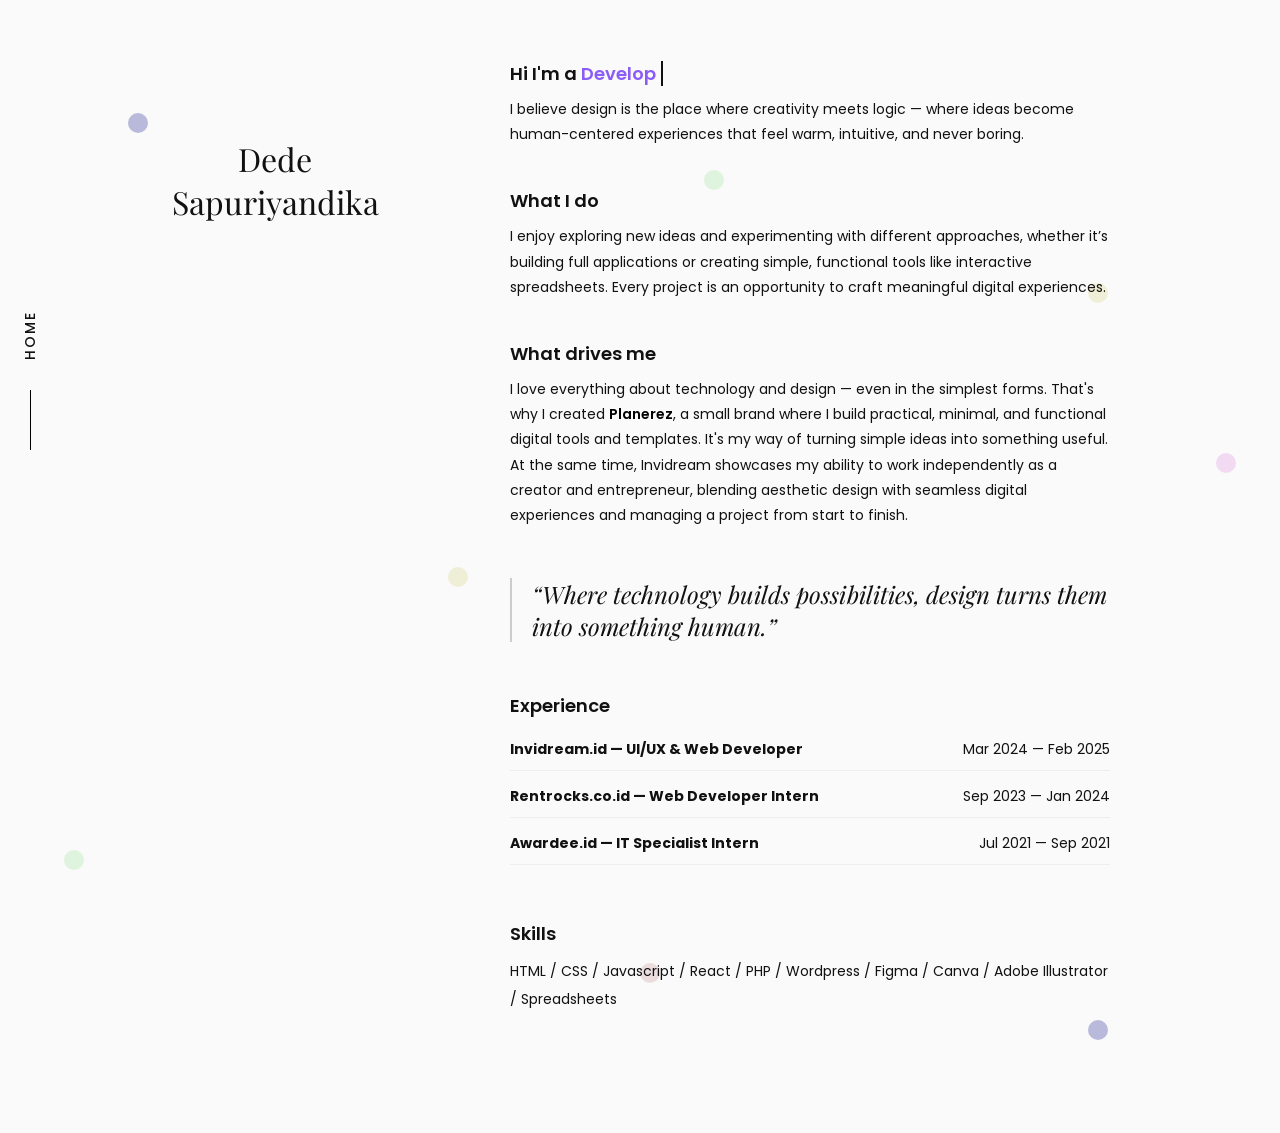
==== about.html @ 7331854e "first ini github" ====
<!DOCTYPE html>
<html lang="en">
<head>
  <meta charset="UTF-8">
  <meta name="viewport" content="width=device-width, initial-scale=1.0">
  <title>About | Portfolio</title>
  
  <link rel="stylesheet" href="https://cdnjs.cloudflare.com/ajax/libs/font-awesome/6.5.0/css/all.min.css">
  <link rel="stylesheet" href="https://unpkg.com/aos@2.3.1/dist/aos.css">

  <style>
    @import url('https://fonts.googleapis.com/css2?family=Playfair+Display:wght@400;700&family=Poppins:wght@300;400;500;600&display=swap');
    
    * {
      overflow-x: hidden;
      box-sizing: border-box;
    }
    
    body {
      margin: 0;
      background: #fafafa;
      font-family: 'Poppins', sans-serif;
      color: #1a1a1a;
    }

    /* HEADER */
    header {
      display: flex;
      font-family: 'Playfair Display', serif;
      align-items: center;
      gap: 20px;
      padding: 40px 70px;
    }

    header .line {
      height: 1px;
      width: 200px;
      background: #000;
    }

    /* ABOUT SECTION LAYOUT */
    .about-section {
      display: grid;
      grid-template-columns: 1fr 2fr;
      gap: 60px;
      padding: 60px 70px 100px 100px; /* Padding kiri lebih besar untuk nav vertikal */
      align-items: start;
      font-family: 'Poppins', sans-serif;
      color: #111;
      position: relative;
    }

    /* LEFT SIDE */
    .about-left {
      display: flex;
      flex-direction: column;
      align-items: center;
      padding-top: 50px;
    }
    
    /* PARALLAX DOTS (DIPERLUAS KE SELURUH SECTION) */
    .about-section span.parallax {
      position: absolute;
      height: 20px;
      width: 20px;
      border-radius: 50%;
      opacity: 0.6;
      z-index: 0;
      pointer-events: none; /* Agar bola tidak menghalangi klik teks/link */
    }

    .about-section span.parallax:nth-child(1) { top: 10%; left: 10%; background: rgb(141, 141, 198); }
    .about-section span.parallax:nth-child(2) { top: 25%; left: 85%; background: rgb(232, 232, 192); }
    .about-section span.parallax:nth-child(3) { top: 75%; left: 5%; background: rgb(205, 240, 205); }
    .about-section span.parallax:nth-child(4) { top: 85%; left: 50%; background: rgb(226, 201, 201); }
    .about-section span.parallax:nth-child(5) { top: 40%; left: 95%; background: rgb(237, 199, 237); }
    .about-section span.parallax:nth-child(6) { top: 90%; left: 85%; background: rgb(141, 141, 198); }
    .about-section span.parallax:nth-child(7) { top: 15%; left: 55%; background: rgb(205, 240, 205); }
    .about-section span.parallax:nth-child(8) { top: 50%; left: 35%; background: rgb(232, 232, 192); }

    .about-name {
      font-size: 32px;
      text-align: center;
      font-weight: 400;
      font-family: 'Playfair Display', serif;
      position: relative;
      z-index: 2;
    }

    /* RIGHT SIDE TEXT */
    .about-title, .about-subtitle {
      font-size: 18px;
      margin-top: 40px;
      margin-bottom: 10px;
      font-weight: 600;
    }
    
    .about-title { margin-top: 0; }

    a {
      color: black;
      text-decoration: none;
      font-weight: 600;
      transition: opacity 0.3s ease;
    }

    a:hover {
      text-decoration: underline;
      opacity: 0.7;
    }
    
    .about-text {
      font-size: 14px;
      line-height: 1.8;
      max-width: 600px;
      margin: 0 0 20px 0;
    }

    .about-quote {
      font-family: "Playfair Display", serif;
      margin: 50px 0;
      font-size: 24px;
      font-style: italic;
      opacity: 0.9;
      max-width: 600px;
      border-left: 2px solid #ccc;
      padding-left: 20px;
    }

    /* EXPERIENCE LIST */
    .experience-list { 
      margin: 20px 0; 
      max-width: 600px;
    }

    .experience-item {
      display: flex;
      flex-direction: row; /* Ubah ke row agar sejajar kiri kanan */
      justify-content: space-between;
      margin-bottom: 15px;
      font-size: 14px;
      width: 100%;
      border-bottom: 1px solid #eee;
      padding-bottom: 10px;
    }

    .skills {
      margin-top: 10px;
      line-height: 2;
    }

    /* VERTICAL NAVIGATION */
    .back-nav {
      display: flex;
      justify-content: center;
      align-items: center;
      flex-direction: column;
      position: fixed;
      left: 20px;
      bottom: 50%;
      transform: translateY(50%);
      z-index: 50;
    }
    
    .back-nav a {
      writing-mode: vertical-rl;
      transform: rotate(180deg);
      font-size: 14px;
      color: #111;
      text-decoration: none;
      margin-bottom: 30px;
      letter-spacing: 2px;
      text-transform: uppercase;
      font-weight: 500;
      transition: transform 0.3s;
    }
    
    .back-nav a:hover {
        transform: rotate(180deg) translateX(-5px);
        text-decoration: none;
    }
    
    .back-nav .line {
      width: 1px;
      height: 60px;
      background: #000;
    }

    /* CURSOR BLINKING */
    #typing {
      border-right: 2px solid #111;
      padding-right: 5px;
      opacity: 0;
      color: #8b5cf6; /* Aksen warna ungu lembut agar menonjol */
    }
    
    .cursor-blink {
        animation: blink 1s step-end infinite;
    }

    @keyframes blink {
      0%, 100% { border-color: transparent; }
      50% { border-color: #111; }
    }

    /* RESPONSIVE */
    @media(max-width: 900px) {
      .about-section {
        grid-template-columns: 1fr;
        padding: 50px 30px;
        gap: 30px;
      }

      .about-left {
        order: 1;
        padding-top: 20px;
      }

      .about-right {
        order: 2;
      }
      
      .experience-item {
          flex-direction: column;
          gap: 5px;
      }

      .about-quote { 
          font-size: 20px; 
          margin: 30px 0;
      }
      
      .back-nav {
        position: static;
        transform: none;
        flex-direction: row;
        justify-content: flex-start;
        margin: 20px 30px;
      }

      .back-nav a {
        writing-mode: horizontal-tb;
        transform: rotate(0deg);
        margin-bottom: 0;
        margin-right: 20px;
        font-size: 14px;
        letter-spacing: 1px;
      }
      
      .back-nav a:hover {
          transform: translateY(-2px);
      }

      .back-nav .line {
        width: 50px;
        height: 1px;
        margin: 0;
      }
    }
  </style>
</head>
<body>
    
    <!-- VERTICAL NAVIGATION -->
    <div data-aos="fade-right" class="back-nav">
      <a href="index.html">Home</a>
      <div class="line"></div>
    </div>

    <!-- MAIN ABOUT SECTION -->
    <section class="about-section" id="about">
      
      <!-- PARALLAX ELEMENTS DI SELURUH AREA SECTION -->
      <span class="parallax" value="-20"></span>
      <span class="parallax" value="10"></span>
      <span class="parallax" value="25"></span>
      <span class="parallax" value="-10"></span>
      <span class="parallax" value="15"></span>
      <span class="parallax" value="30"></span>
      <span class="parallax" value="-15"></span>
      <span class="parallax" value="20"></span>

      <!-- KIRI: NAMA -->
      <div class="about-left" data-aos="fade-in">
        <h2 class="about-name">Dede<br>Sapuriyandika</h2>
      </div>

      <!-- KANAN: KONTEN TEKS -->
      <div class="about-right">
        
        <h3 class="about-title" data-aos="fade-up">Hi I'm a <span id="typing" class="cursor-blink"></span></h3>

        <p class="about-text" data-aos="fade-up" data-aos-delay="100">
         I believe design is the place where creativity meets logic —
         where ideas become human-centered experiences that feel warm, intuitive,
         and never boring.
        </p>

        <h3 class="about-subtitle" data-aos="fade-up">What I do</h3>
        <p class="about-text" data-aos="fade-up">
          I enjoy exploring new ideas and experimenting with different approaches,
          whether it’s building full applications or creating simple, functional
          tools like interactive spreadsheets. Every project is an opportunity to
          craft meaningful digital experiences.
        </p>

        <h3 class="about-subtitle" data-aos="fade-up">What drives me</h3>
        <p class="about-text" data-aos="fade-up">
          I love everything about technology and design — even in the simplest forms.
          That's why I created <a href="https://www.instagram.com/paralyzedby_" target="_blank">Planerez</a>, a small brand where I build practical,
          minimal, and functional digital tools and templates. It's my way of turning
          simple ideas into something useful. At the same time, Invidream showcases
          my ability to work independently as a creator and entrepreneur, blending
          aesthetic design with seamless digital experiences and managing a project
          from start to finish.
        </p>

        <div class="about-quote" data-aos="fade-right">
          “Where technology builds possibilities, design turns them into something human.”
        </div>

        <h3 class="about-subtitle" data-aos="fade-up">Experience</h3>
        <div class="experience-list" data-aos="fade-up">

          <div class="experience-item">
            <div class="exp-left"><b>Invidream.id — UI/UX & Web Developer</b></div>
            <div class="exp-right text-gray-500 text-sm">Mar 2024 — Feb 2025</div>
          </div>

          <div class="experience-item">
            <div class="exp-left"><b>Rentrocks.co.id — Web Developer Intern</b></div>
            <div class="exp-right text-gray-500 text-sm">Sep 2023 — Jan 2024</div>
          </div>

          <div class="experience-item">
            <div class="exp-left"><b>Awardee.id — IT Specialist Intern</b></div>
            <div class="exp-right text-gray-500 text-sm">Jul 2021 — Sep 2021</div>
          </div>

        </div>

        <h3 class="about-subtitle" data-aos="fade-up">Skills</h3>
        <p class="about-text skills" data-aos="fade-up">
          HTML / CSS / Javascript / React / PHP / Wordpress / Figma / Canva /
          Adobe Illustrator / Spreadsheets
        </p>

      </div>
    </section>

    <!-- SCRIPTS -->
    <script src="https://unpkg.com/aos@2.3.1/dist/aos.js"></script>

    <script>
    // 1. TYPING EFFECT
    const words = ["Developer", "Designer", "Problem Solver"];
    const typing = document.getElementById("typing");

    let wordIndex = 0;
    let charIndex = 0;
    let isDeleting = false;

    function typeEffect() {
      const currentWord = words[wordIndex];
      typing.style.opacity = 1;

      if (!isDeleting) {
        typing.textContent = currentWord.substring(0, charIndex + 1);
        charIndex++;
        if (charIndex === currentWord.length) {
          setTimeout(() => { isDeleting = true; }, 1500); // Pause longer at end of word
        }
      } else {
        typing.textContent = currentWord.substring(0, charIndex - 1);
        charIndex--;
        if (charIndex === 0) {
          isDeleting = false;
          wordIndex = (wordIndex + 1) % words.length;
        }
      }

      const speed = isDeleting ? 50 : 100;
      setTimeout(typeEffect, speed);
    }
    
    // Start typing effect after a small delay
    setTimeout(typeEffect, 800); 

    // 2. PARALLAX EFFECT ON MOUSEMOVE
    document.addEventListener("mousemove", function(e){
      document.querySelectorAll(".parallax").forEach(el => {
        const speed = el.getAttribute("value");
        const x = (window.innerWidth - e.pageX * speed) / 100;
        const y = (window.innerHeight - e.pageY * speed) / 100;
        el.style.transform = `translate(${x}px, ${y}px)`;
      });
    });

    // 3. INITIALIZE ANIMATE ON SCROLL (AOS)
    AOS.init({
      duration: 1000,
      easing: 'ease-in-out',
      once: true,
      offset: 50 // Trigger animation slightly earlier
    });
    </script>
</body>
</html>
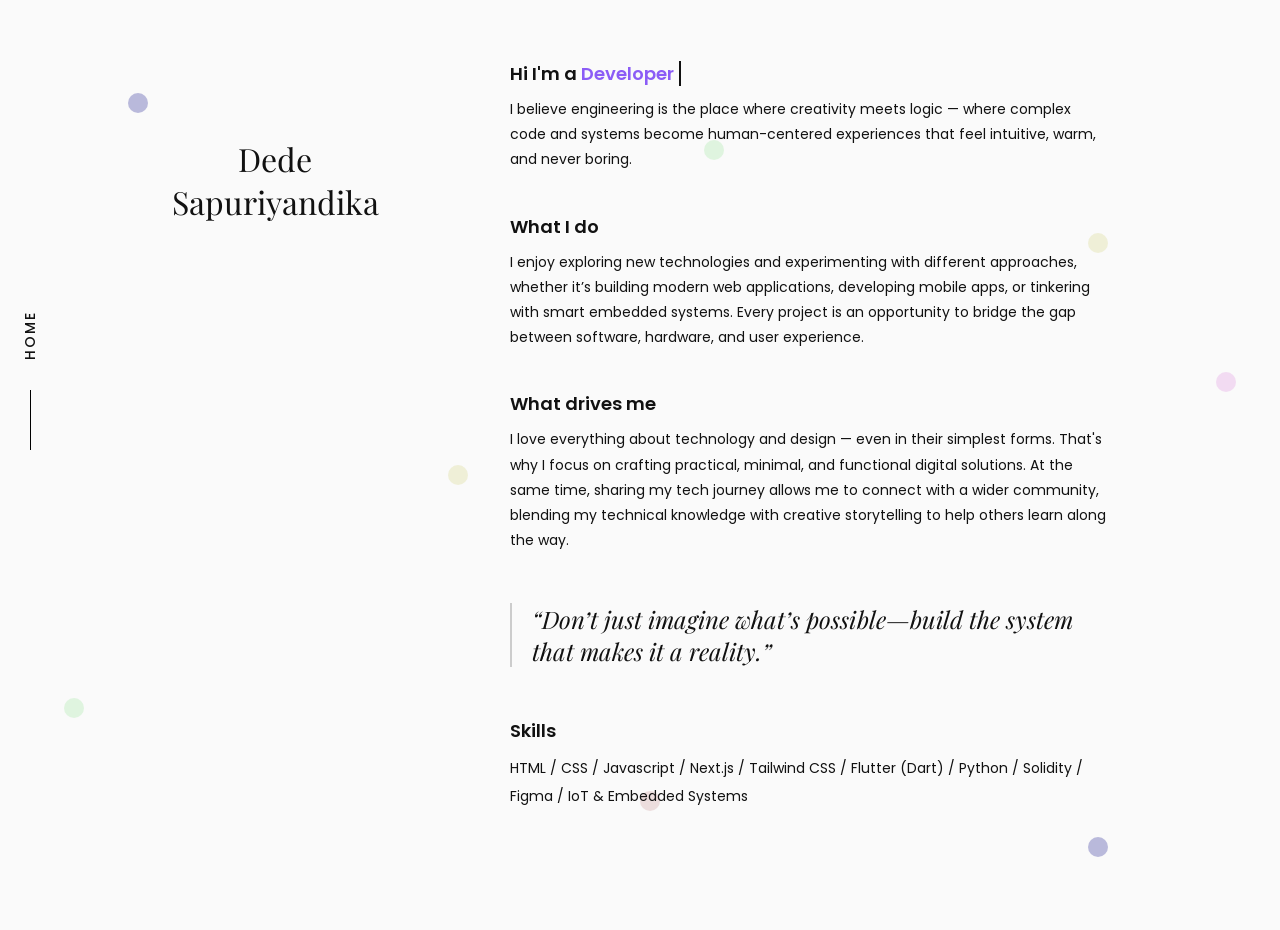
==== commit 2d85764a: "Update about.html" ====
--- a/about.html
+++ b/about.html
@@ -1,266 +1,308 @@
-<!DOCTYPE html>
+<!doctype html>
 <html lang="en">
-<head>
-  <meta charset="UTF-8">
-  <meta name="viewport" content="width=device-width, initial-scale=1.0">
-  <title>About | Portfolio</title>
-  
-  <link rel="stylesheet" href="https://cdnjs.cloudflare.com/ajax/libs/font-awesome/6.5.0/css/all.min.css">
-  <link rel="stylesheet" href="https://unpkg.com/aos@2.3.1/dist/aos.css">
-
-  <style>
-    @import url('https://fonts.googleapis.com/css2?family=Playfair+Display:wght@400;700&family=Poppins:wght@300;400;500;600&display=swap');
-    
-    * {
-      overflow-x: hidden;
-      box-sizing: border-box;
-    }
-    
-    body {
-      margin: 0;
-      background: #fafafa;
-      font-family: 'Poppins', sans-serif;
-      color: #1a1a1a;
-    }
-
-    /* HEADER */
-    header {
-      display: flex;
-      font-family: 'Playfair Display', serif;
-      align-items: center;
-      gap: 20px;
-      padding: 40px 70px;
-    }
-
-    header .line {
-      height: 1px;
-      width: 200px;
-      background: #000;
-    }
-
-    /* ABOUT SECTION LAYOUT */
-    .about-section {
-      display: grid;
-      grid-template-columns: 1fr 2fr;
-      gap: 60px;
-      padding: 60px 70px 100px 100px; /* Padding kiri lebih besar untuk nav vertikal */
-      align-items: start;
-      font-family: 'Poppins', sans-serif;
-      color: #111;
-      position: relative;
-    }
-
-    /* LEFT SIDE */
-    .about-left {
-      display: flex;
-      flex-direction: column;
-      align-items: center;
-      padding-top: 50px;
-    }
-    
-    /* PARALLAX DOTS (DIPERLUAS KE SELURUH SECTION) */
-    .about-section span.parallax {
-      position: absolute;
-      height: 20px;
-      width: 20px;
-      border-radius: 50%;
-      opacity: 0.6;
-      z-index: 0;
-      pointer-events: none; /* Agar bola tidak menghalangi klik teks/link */
-    }
-
-    .about-section span.parallax:nth-child(1) { top: 10%; left: 10%; background: rgb(141, 141, 198); }
-    .about-section span.parallax:nth-child(2) { top: 25%; left: 85%; background: rgb(232, 232, 192); }
-    .about-section span.parallax:nth-child(3) { top: 75%; left: 5%; background: rgb(205, 240, 205); }
-    .about-section span.parallax:nth-child(4) { top: 85%; left: 50%; background: rgb(226, 201, 201); }
-    .about-section span.parallax:nth-child(5) { top: 40%; left: 95%; background: rgb(237, 199, 237); }
-    .about-section span.parallax:nth-child(6) { top: 90%; left: 85%; background: rgb(141, 141, 198); }
-    .about-section span.parallax:nth-child(7) { top: 15%; left: 55%; background: rgb(205, 240, 205); }
-    .about-section span.parallax:nth-child(8) { top: 50%; left: 35%; background: rgb(232, 232, 192); }
-
-    .about-name {
-      font-size: 32px;
-      text-align: center;
-      font-weight: 400;
-      font-family: 'Playfair Display', serif;
-      position: relative;
-      z-index: 2;
-    }
-
-    /* RIGHT SIDE TEXT */
-    .about-title, .about-subtitle {
-      font-size: 18px;
-      margin-top: 40px;
-      margin-bottom: 10px;
-      font-weight: 600;
-    }
-    
-    .about-title { margin-top: 0; }
-
-    a {
-      color: black;
-      text-decoration: none;
-      font-weight: 600;
-      transition: opacity 0.3s ease;
-    }
-
-    a:hover {
-      text-decoration: underline;
-      opacity: 0.7;
-    }
-    
-    .about-text {
-      font-size: 14px;
-      line-height: 1.8;
-      max-width: 600px;
-      margin: 0 0 20px 0;
-    }
-
-    .about-quote {
-      font-family: "Playfair Display", serif;
-      margin: 50px 0;
-      font-size: 24px;
-      font-style: italic;
-      opacity: 0.9;
-      max-width: 600px;
-      border-left: 2px solid #ccc;
-      padding-left: 20px;
-    }
-
-    /* EXPERIENCE LIST */
-    .experience-list { 
-      margin: 20px 0; 
-      max-width: 600px;
-    }
-
-    .experience-item {
-      display: flex;
-      flex-direction: row; /* Ubah ke row agar sejajar kiri kanan */
-      justify-content: space-between;
-      margin-bottom: 15px;
-      font-size: 14px;
-      width: 100%;
-      border-bottom: 1px solid #eee;
-      padding-bottom: 10px;
-    }
-
-    .skills {
-      margin-top: 10px;
-      line-height: 2;
-    }
-
-    /* VERTICAL NAVIGATION */
-    .back-nav {
-      display: flex;
-      justify-content: center;
-      align-items: center;
-      flex-direction: column;
-      position: fixed;
-      left: 20px;
-      bottom: 50%;
-      transform: translateY(50%);
-      z-index: 50;
-    }
-    
-    .back-nav a {
-      writing-mode: vertical-rl;
-      transform: rotate(180deg);
-      font-size: 14px;
-      color: #111;
-      text-decoration: none;
-      margin-bottom: 30px;
-      letter-spacing: 2px;
-      text-transform: uppercase;
-      font-weight: 500;
-      transition: transform 0.3s;
-    }
-    
-    .back-nav a:hover {
+  <head>
+    <meta charset="UTF-8" />
+    <meta name="viewport" content="width=device-width, initial-scale=1.0" />
+    <title>About | Portfolio</title>
+
+    <link
+      rel="stylesheet"
+      href="https://cdnjs.cloudflare.com/ajax/libs/font-awesome/6.5.0/css/all.min.css"
+    />
+    <link rel="stylesheet" href="https://unpkg.com/aos@2.3.1/dist/aos.css" />
+
+    <style>
+      @import url("https://fonts.googleapis.com/css2?family=Playfair+Display:wght@400;700&family=Poppins:wght@300;400;500;600&display=swap");
+
+      * {
+        overflow-x: hidden;
+        box-sizing: border-box;
+      }
+
+      body {
+        margin: 0;
+        background: #fafafa;
+        font-family: "Poppins", sans-serif;
+        color: #1a1a1a;
+      }
+
+      /* HEADER */
+      header {
+        display: flex;
+        font-family: "Playfair Display", serif;
+        align-items: center;
+        gap: 20px;
+        padding: 40px 70px;
+      }
+
+      header .line {
+        height: 1px;
+        width: 200px;
+        background: #000;
+      }
+
+      /* ABOUT SECTION LAYOUT */
+      .about-section {
+        display: grid;
+        grid-template-columns: 1fr 2fr;
+        gap: 60px;
+        padding: 60px 70px 100px 100px; /* Padding kiri lebih besar untuk nav vertikal */
+        align-items: start;
+        font-family: "Poppins", sans-serif;
+        color: #111;
+        position: relative;
+      }
+
+      /* LEFT SIDE */
+      .about-left {
+        display: flex;
+        flex-direction: column;
+        align-items: center;
+        padding-top: 50px;
+      }
+
+      /* PARALLAX DOTS (DIPERLUAS KE SELURUH SECTION) */
+      .about-section span.parallax {
+        position: absolute;
+        height: 20px;
+        width: 20px;
+        border-radius: 50%;
+        opacity: 0.6;
+        z-index: 0;
+        pointer-events: none; /* Agar bola tidak menghalangi klik teks/link */
+      }
+
+      .about-section span.parallax:nth-child(1) {
+        top: 10%;
+        left: 10%;
+        background: rgb(141, 141, 198);
+      }
+      .about-section span.parallax:nth-child(2) {
+        top: 25%;
+        left: 85%;
+        background: rgb(232, 232, 192);
+      }
+      .about-section span.parallax:nth-child(3) {
+        top: 75%;
+        left: 5%;
+        background: rgb(205, 240, 205);
+      }
+      .about-section span.parallax:nth-child(4) {
+        top: 85%;
+        left: 50%;
+        background: rgb(226, 201, 201);
+      }
+      .about-section span.parallax:nth-child(5) {
+        top: 40%;
+        left: 95%;
+        background: rgb(237, 199, 237);
+      }
+      .about-section span.parallax:nth-child(6) {
+        top: 90%;
+        left: 85%;
+        background: rgb(141, 141, 198);
+      }
+      .about-section span.parallax:nth-child(7) {
+        top: 15%;
+        left: 55%;
+        background: rgb(205, 240, 205);
+      }
+      .about-section span.parallax:nth-child(8) {
+        top: 50%;
+        left: 35%;
+        background: rgb(232, 232, 192);
+      }
+
+      .about-name {
+        font-size: 32px;
+        text-align: center;
+        font-weight: 400;
+        font-family: "Playfair Display", serif;
+        position: relative;
+        z-index: 2;
+      }
+
+      /* RIGHT SIDE TEXT */
+      .about-title,
+      .about-subtitle {
+        font-size: 18px;
+        margin-top: 40px;
+        margin-bottom: 10px;
+        font-weight: 600;
+      }
+
+      .about-title {
+        margin-top: 0;
+      }
+
+      a {
+        color: black;
+        text-decoration: none;
+        font-weight: 600;
+        transition: opacity 0.3s ease;
+      }
+
+      a:hover {
+        text-decoration: underline;
+        opacity: 0.7;
+      }
+
+      .about-text {
+        font-size: 14px;
+        line-height: 1.8;
+        max-width: 600px;
+        margin: 0 0 20px 0;
+      }
+
+      .about-quote {
+        font-family: "Playfair Display", serif;
+        margin: 50px 0;
+        font-size: 24px;
+        font-style: italic;
+        opacity: 0.9;
+        max-width: 600px;
+        border-left: 2px solid #ccc;
+        padding-left: 20px;
+      }
+
+      /* EXPERIENCE LIST */
+      .experience-list {
+        margin: 20px 0;
+        max-width: 600px;
+      }
+
+      .experience-item {
+        display: flex;
+        flex-direction: row; /* Ubah ke row agar sejajar kiri kanan */
+        justify-content: space-between;
+        margin-bottom: 15px;
+        font-size: 14px;
+        width: 100%;
+        border-bottom: 1px solid #eee;
+        padding-bottom: 10px;
+      }
+
+      .skills {
+        margin-top: 10px;
+        line-height: 2;
+      }
+
+      /* VERTICAL NAVIGATION */
+      .back-nav {
+        display: flex;
+        justify-content: center;
+        align-items: center;
+        flex-direction: column;
+        position: fixed;
+        left: 20px;
+        bottom: 50%;
+        transform: translateY(50%);
+        z-index: 50;
+      }
+
+      .back-nav a {
+        writing-mode: vertical-rl;
+        transform: rotate(180deg);
+        font-size: 14px;
+        color: #111;
+        text-decoration: none;
+        margin-bottom: 30px;
+        letter-spacing: 2px;
+        text-transform: uppercase;
+        font-weight: 500;
+        transition: transform 0.3s;
+      }
+
+      .back-nav a:hover {
         transform: rotate(180deg) translateX(-5px);
         text-decoration: none;
-    }
-    
-    .back-nav .line {
-      width: 1px;
-      height: 60px;
-      background: #000;
-    }
-
-    /* CURSOR BLINKING */
-    #typing {
-      border-right: 2px solid #111;
-      padding-right: 5px;
-      opacity: 0;
-      color: #8b5cf6; /* Aksen warna ungu lembut agar menonjol */
-    }
-    
-    .cursor-blink {
+      }
+
+      .back-nav .line {
+        width: 1px;
+        height: 60px;
+        background: #000;
+      }
+
+      /* CURSOR BLINKING */
+      #typing {
+        border-right: 2px solid #111;
+        padding-right: 5px;
+        opacity: 0;
+        color: #8b5cf6; /* Aksen warna ungu lembut agar menonjol */
+      }
+
+      .cursor-blink {
         animation: blink 1s step-end infinite;
-    }
-
-    @keyframes blink {
-      0%, 100% { border-color: transparent; }
-      50% { border-color: #111; }
-    }
-
-    /* RESPONSIVE */
-    @media(max-width: 900px) {
-      .about-section {
-        grid-template-columns: 1fr;
-        padding: 50px 30px;
-        gap: 30px;
-      }
-
-      .about-left {
-        order: 1;
-        padding-top: 20px;
-      }
-
-      .about-right {
-        order: 2;
-      }
-      
-      .experience-item {
+      }
+
+      @keyframes blink {
+        0%,
+        100% {
+          border-color: transparent;
+        }
+        50% {
+          border-color: #111;
+        }
+      }
+
+      /* RESPONSIVE */
+      @media (max-width: 900px) {
+        .about-section {
+          grid-template-columns: 1fr;
+          padding: 50px 30px;
+          gap: 30px;
+        }
+
+        .about-left {
+          order: 1;
+          padding-top: 20px;
+        }
+
+        .about-right {
+          order: 2;
+        }
+
+        .experience-item {
           flex-direction: column;
           gap: 5px;
-      }
-
-      .about-quote { 
-          font-size: 20px; 
+        }
+
+        .about-quote {
+          font-size: 20px;
           margin: 30px 0;
-      }
-      
-      .back-nav {
-        position: static;
-        transform: none;
-        flex-direction: row;
-        justify-content: flex-start;
-        margin: 20px 30px;
-      }
-
-      .back-nav a {
-        writing-mode: horizontal-tb;
-        transform: rotate(0deg);
-        margin-bottom: 0;
-        margin-right: 20px;
-        font-size: 14px;
-        letter-spacing: 1px;
-      }
-      
-      .back-nav a:hover {
+        }
+
+        .back-nav {
+          position: static;
+          transform: none;
+          flex-direction: row;
+          justify-content: flex-start;
+          margin: 20px 30px;
+        }
+
+        .back-nav a {
+          writing-mode: horizontal-tb;
+          transform: rotate(0deg);
+          margin-bottom: 0;
+          margin-right: 20px;
+          font-size: 14px;
+          letter-spacing: 1px;
+        }
+
+        .back-nav a:hover {
           transform: translateY(-2px);
-      }
-
-      .back-nav .line {
-        width: 50px;
-        height: 1px;
-        margin: 0;
-      }
-    }
-  </style>
-</head>
-<body>
-    
+        }
+
+        .back-nav .line {
+          width: 50px;
+          height: 1px;
+          margin: 0;
+        }
+      }
+    </style>
+  </head>
+  <body>
     <!-- VERTICAL NAVIGATION -->
     <div data-aos="fade-right" class="back-nav">
       <a href="index.html">Home</a>
@@ -269,7 +311,6 @@
 
     <!-- MAIN ABOUT SECTION -->
     <section class="about-section" id="about">
-      
       <!-- PARALLAX ELEMENTS DI SELURUH AREA SECTION -->
       <span class="parallax" value="-20"></span>
       <span class="parallax" value="10"></span>
@@ -282,69 +323,77 @@
 
       <!-- KIRI: NAMA -->
       <div class="about-left" data-aos="fade-in">
-        <h2 class="about-name">Dede<br>Sapuriyandika</h2>
+        <h2 class="about-name">Dede<br />Sapuriyandika</h2>
       </div>
 
       <!-- KANAN: KONTEN TEKS -->
       <div class="about-right">
-        
-        <h3 class="about-title" data-aos="fade-up">Hi I'm a <span id="typing" class="cursor-blink"></span></h3>
+        <h3 class="about-title" data-aos="fade-up">
+          Hi I'm a <span id="typing" class="cursor-blink"></span>
+        </h3>
 
         <p class="about-text" data-aos="fade-up" data-aos-delay="100">
-         I believe design is the place where creativity meets logic —
-         where ideas become human-centered experiences that feel warm, intuitive,
-         and never boring.
+          I believe engineering is the place where creativity meets logic —
+          where complex code and systems become human-centered experiences that
+          feel intuitive, warm, and never boring.
         </p>
 
         <h3 class="about-subtitle" data-aos="fade-up">What I do</h3>
         <p class="about-text" data-aos="fade-up">
-          I enjoy exploring new ideas and experimenting with different approaches,
-          whether it’s building full applications or creating simple, functional
-          tools like interactive spreadsheets. Every project is an opportunity to
-          craft meaningful digital experiences.
+          I enjoy exploring new technologies and experimenting with different
+          approaches, whether it’s building modern web applications, developing
+          mobile apps, or tinkering with smart embedded systems. Every project
+          is an opportunity to bridge the gap between software, hardware, and
+          user experience.
         </p>
 
         <h3 class="about-subtitle" data-aos="fade-up">What drives me</h3>
         <p class="about-text" data-aos="fade-up">
-          I love everything about technology and design — even in the simplest forms.
-          That's why I created <a href="https://www.instagram.com/paralyzedby_" target="_blank">Planerez</a>, a small brand where I build practical,
-          minimal, and functional digital tools and templates. It's my way of turning
-          simple ideas into something useful. At the same time, Invidream showcases
-          my ability to work independently as a creator and entrepreneur, blending
-          aesthetic design with seamless digital experiences and managing a project
-          from start to finish.
+          I love everything about technology and design — even in their simplest
+          forms. That's why I focus on crafting practical, minimal, and
+          functional digital solutions. At the same time, sharing my tech
+          journey allows me to connect with a wider community, blending my
+          technical knowledge with creative storytelling to help others learn
+          along the way.
         </p>
 
         <div class="about-quote" data-aos="fade-right">
-          “Where technology builds possibilities, design turns them into something human.”
+          “Don’t just imagine what’s possible—build the system that makes it a reality.”
         </div>
 
-        <h3 class="about-subtitle" data-aos="fade-up">Experience</h3>
+        <!--<h3 class="about-subtitle" data-aos="fade-up">Experience</h3>
         <div class="experience-list" data-aos="fade-up">
-
           <div class="experience-item">
-            <div class="exp-left"><b>Invidream.id — UI/UX & Web Developer</b></div>
-            <div class="exp-right text-gray-500 text-sm">Mar 2024 — Feb 2025</div>
+            <div class="exp-left">
+              <b>Invidream.id — UI/UX & Web Developer</b>
+            </div>
+            <div class="exp-right text-gray-500 text-sm">
+              Mar 2024 — Feb 2025
+            </div>
           </div>
 
           <div class="experience-item">
-            <div class="exp-left"><b>Rentrocks.co.id — Web Developer Intern</b></div>
-            <div class="exp-right text-gray-500 text-sm">Sep 2023 — Jan 2024</div>
+            <div class="exp-left">
+              <b>Rentrocks.co.id — Web Developer Intern</b>
+            </div>
+            <div class="exp-right text-gray-500 text-sm">
+              Sep 2023 — Jan 2024
+            </div>
           </div>
 
           <div class="experience-item">
             <div class="exp-left"><b>Awardee.id — IT Specialist Intern</b></div>
-            <div class="exp-right text-gray-500 text-sm">Jul 2021 — Sep 2021</div>
+            <div class="exp-right text-gray-500 text-sm">
+              Jul 2021 — Sep 2021
+            </div>
           </div>
-
-        </div>
+        </div> -->
 
         <h3 class="about-subtitle" data-aos="fade-up">Skills</h3>
         <p class="about-text skills" data-aos="fade-up">
-          HTML / CSS / Javascript / React / PHP / Wordpress / Figma / Canva /
-          Adobe Illustrator / Spreadsheets
+          HTML / CSS / Javascript / Next.js / Tailwind CSS / Flutter (Dart) /
+          Python / Solidity / Figma / IoT & Embedded Systems
         </p>
-
       </div>
     </section>
 
@@ -352,57 +401,59 @@
     <script src="https://unpkg.com/aos@2.3.1/dist/aos.js"></script>
 
     <script>
-    // 1. TYPING EFFECT
-    const words = ["Developer", "Designer", "Problem Solver"];
-    const typing = document.getElementById("typing");
-
-    let wordIndex = 0;
-    let charIndex = 0;
-    let isDeleting = false;
-
-    function typeEffect() {
-      const currentWord = words[wordIndex];
-      typing.style.opacity = 1;
-
-      if (!isDeleting) {
-        typing.textContent = currentWord.substring(0, charIndex + 1);
-        charIndex++;
-        if (charIndex === currentWord.length) {
-          setTimeout(() => { isDeleting = true; }, 1500); // Pause longer at end of word
-        }
-      } else {
-        typing.textContent = currentWord.substring(0, charIndex - 1);
-        charIndex--;
-        if (charIndex === 0) {
-          isDeleting = false;
-          wordIndex = (wordIndex + 1) % words.length;
-        }
-      }
-
-      const speed = isDeleting ? 50 : 100;
-      setTimeout(typeEffect, speed);
-    }
-    
-    // Start typing effect after a small delay
-    setTimeout(typeEffect, 800); 
-
-    // 2. PARALLAX EFFECT ON MOUSEMOVE
-    document.addEventListener("mousemove", function(e){
-      document.querySelectorAll(".parallax").forEach(el => {
-        const speed = el.getAttribute("value");
-        const x = (window.innerWidth - e.pageX * speed) / 100;
-        const y = (window.innerHeight - e.pageY * speed) / 100;
-        el.style.transform = `translate(${x}px, ${y}px)`;
+      // 1. TYPING EFFECT
+      const words = ["Developer", "Designer", "Problem Solver"];
+      const typing = document.getElementById("typing");
+
+      let wordIndex = 0;
+      let charIndex = 0;
+      let isDeleting = false;
+
+      function typeEffect() {
+        const currentWord = words[wordIndex];
+        typing.style.opacity = 1;
+
+        if (!isDeleting) {
+          typing.textContent = currentWord.substring(0, charIndex + 1);
+          charIndex++;
+          if (charIndex === currentWord.length) {
+            setTimeout(() => {
+              isDeleting = true;
+            }, 1500); // Pause longer at end of word
+          }
+        } else {
+          typing.textContent = currentWord.substring(0, charIndex - 1);
+          charIndex--;
+          if (charIndex === 0) {
+            isDeleting = false;
+            wordIndex = (wordIndex + 1) % words.length;
+          }
+        }
+
+        const speed = isDeleting ? 50 : 100;
+        setTimeout(typeEffect, speed);
+      }
+
+      // Start typing effect after a small delay
+      setTimeout(typeEffect, 800);
+
+      // 2. PARALLAX EFFECT ON MOUSEMOVE
+      document.addEventListener("mousemove", function (e) {
+        document.querySelectorAll(".parallax").forEach((el) => {
+          const speed = el.getAttribute("value");
+          const x = (window.innerWidth - e.pageX * speed) / 100;
+          const y = (window.innerHeight - e.pageY * speed) / 100;
+          el.style.transform = `translate(${x}px, ${y}px)`;
+        });
       });
-    });
-
-    // 3. INITIALIZE ANIMATE ON SCROLL (AOS)
-    AOS.init({
-      duration: 1000,
-      easing: 'ease-in-out',
-      once: true,
-      offset: 50 // Trigger animation slightly earlier
-    });
+
+      // 3. INITIALIZE ANIMATE ON SCROLL (AOS)
+      AOS.init({
+        duration: 1000,
+        easing: "ease-in-out",
+        once: true,
+        offset: 50, // Trigger animation slightly earlier
+      });
     </script>
-</body>
-</html>+  </body>
+</html>
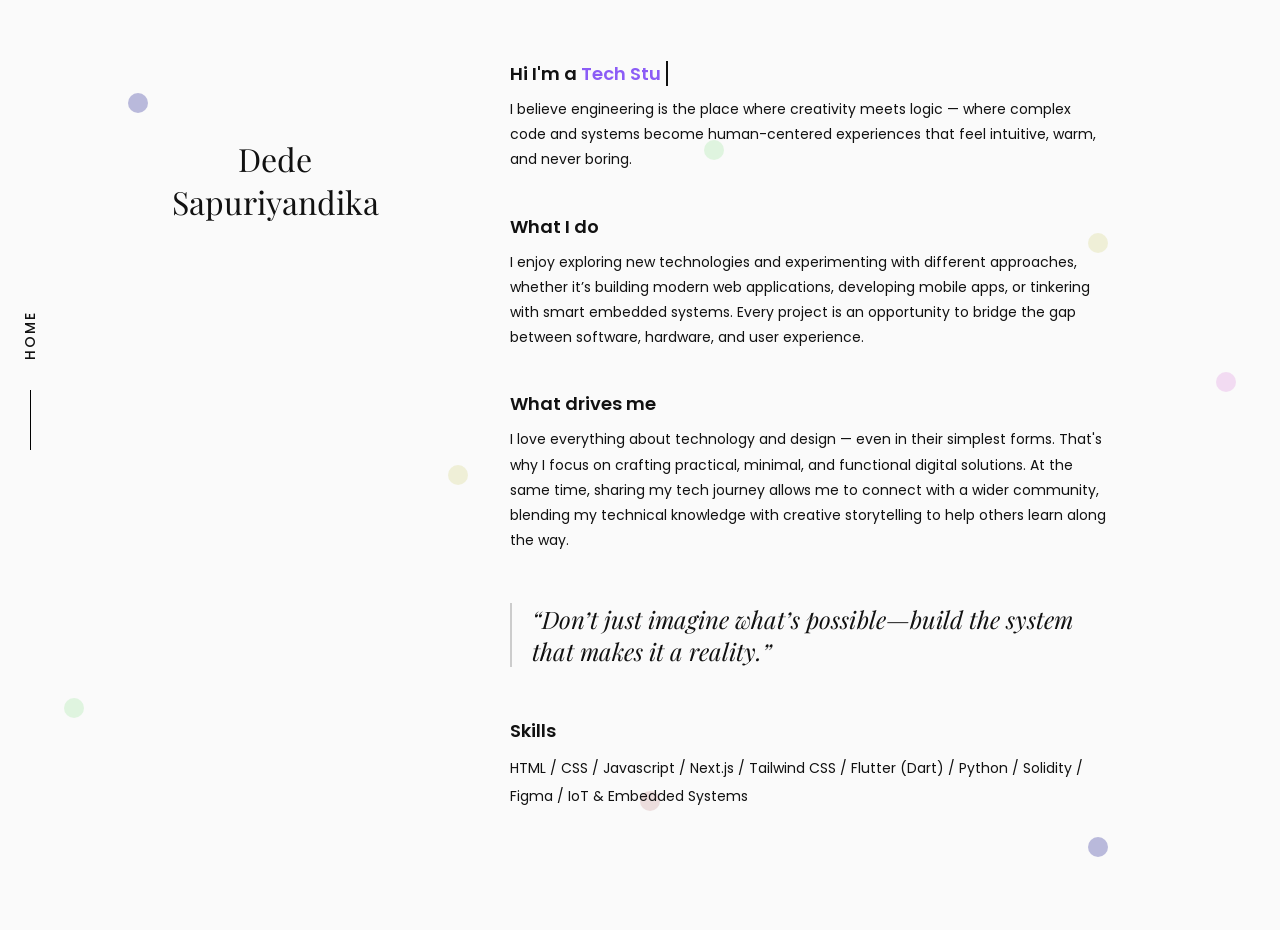
==== commit bf2fe1a4: "Update typing effect words in about.html" ====
--- a/about.html
+++ b/about.html
@@ -402,7 +402,7 @@
 
     <script>
       // 1. TYPING EFFECT
-      const words = ["Developer", "Designer", "Problem Solver"];
+      const words = ["Tech Student", "Computer Engineer", "Developer"];
       const typing = document.getElementById("typing");
 
       let wordIndex = 0;
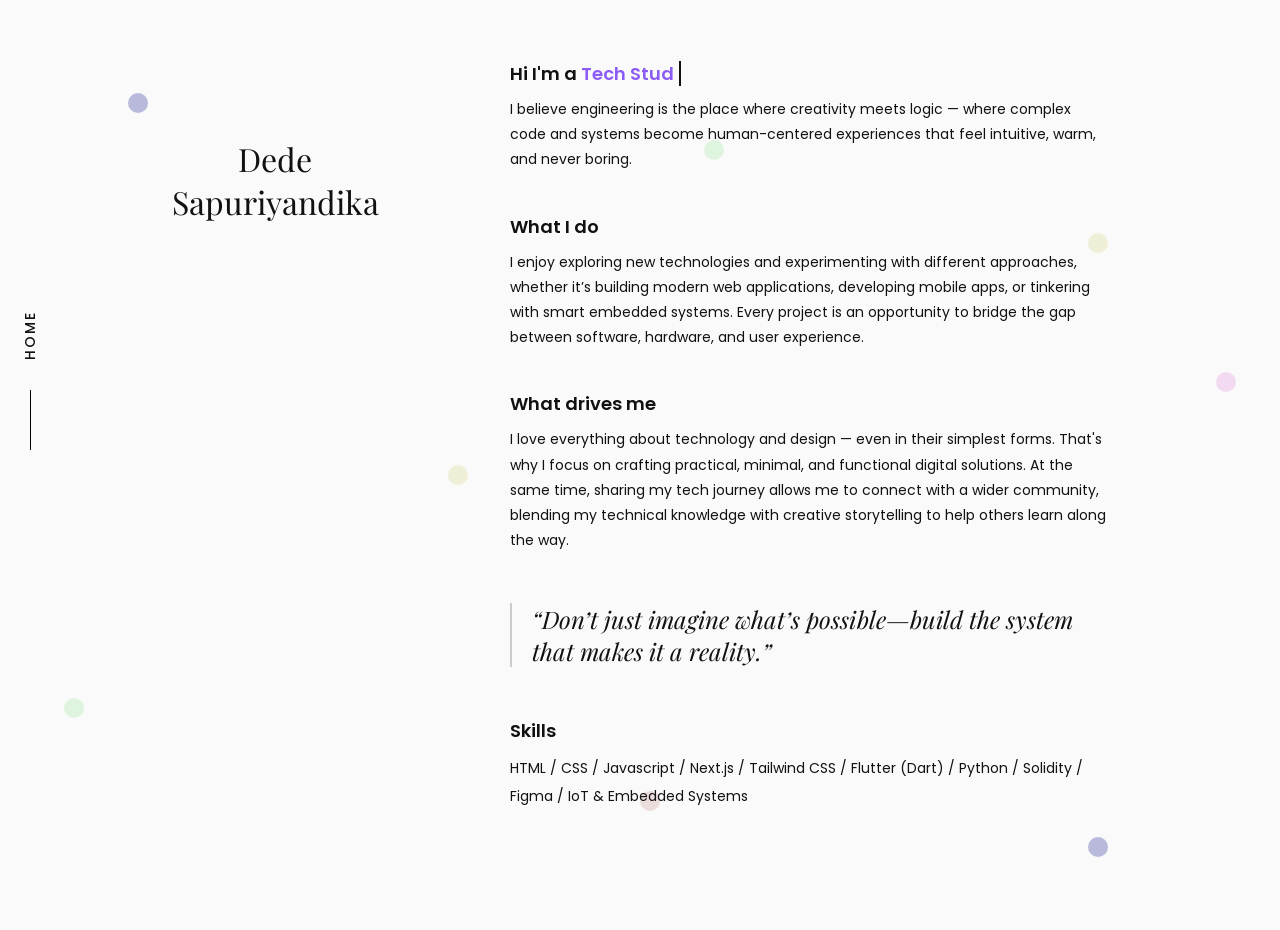
==== commit 319d6c19: "Update about.html" ====
--- a/about.html
+++ b/about.html
@@ -360,35 +360,6 @@
         <div class="about-quote" data-aos="fade-right">
           “Don’t just imagine what’s possible—build the system that makes it a reality.”
         </div>
-
-        <!--<h3 class="about-subtitle" data-aos="fade-up">Experience</h3>
-        <div class="experience-list" data-aos="fade-up">
-          <div class="experience-item">
-            <div class="exp-left">
-              <b>Invidream.id — UI/UX & Web Developer</b>
-            </div>
-            <div class="exp-right text-gray-500 text-sm">
-              Mar 2024 — Feb 2025
-            </div>
-          </div>
-
-          <div class="experience-item">
-            <div class="exp-left">
-              <b>Rentrocks.co.id — Web Developer Intern</b>
-            </div>
-            <div class="exp-right text-gray-500 text-sm">
-              Sep 2023 — Jan 2024
-            </div>
-          </div>
-
-          <div class="experience-item">
-            <div class="exp-left"><b>Awardee.id — IT Specialist Intern</b></div>
-            <div class="exp-right text-gray-500 text-sm">
-              Jul 2021 — Sep 2021
-            </div>
-          </div>
-        </div> -->
-
         <h3 class="about-subtitle" data-aos="fade-up">Skills</h3>
         <p class="about-text skills" data-aos="fade-up">
           HTML / CSS / Javascript / Next.js / Tailwind CSS / Flutter (Dart) /
